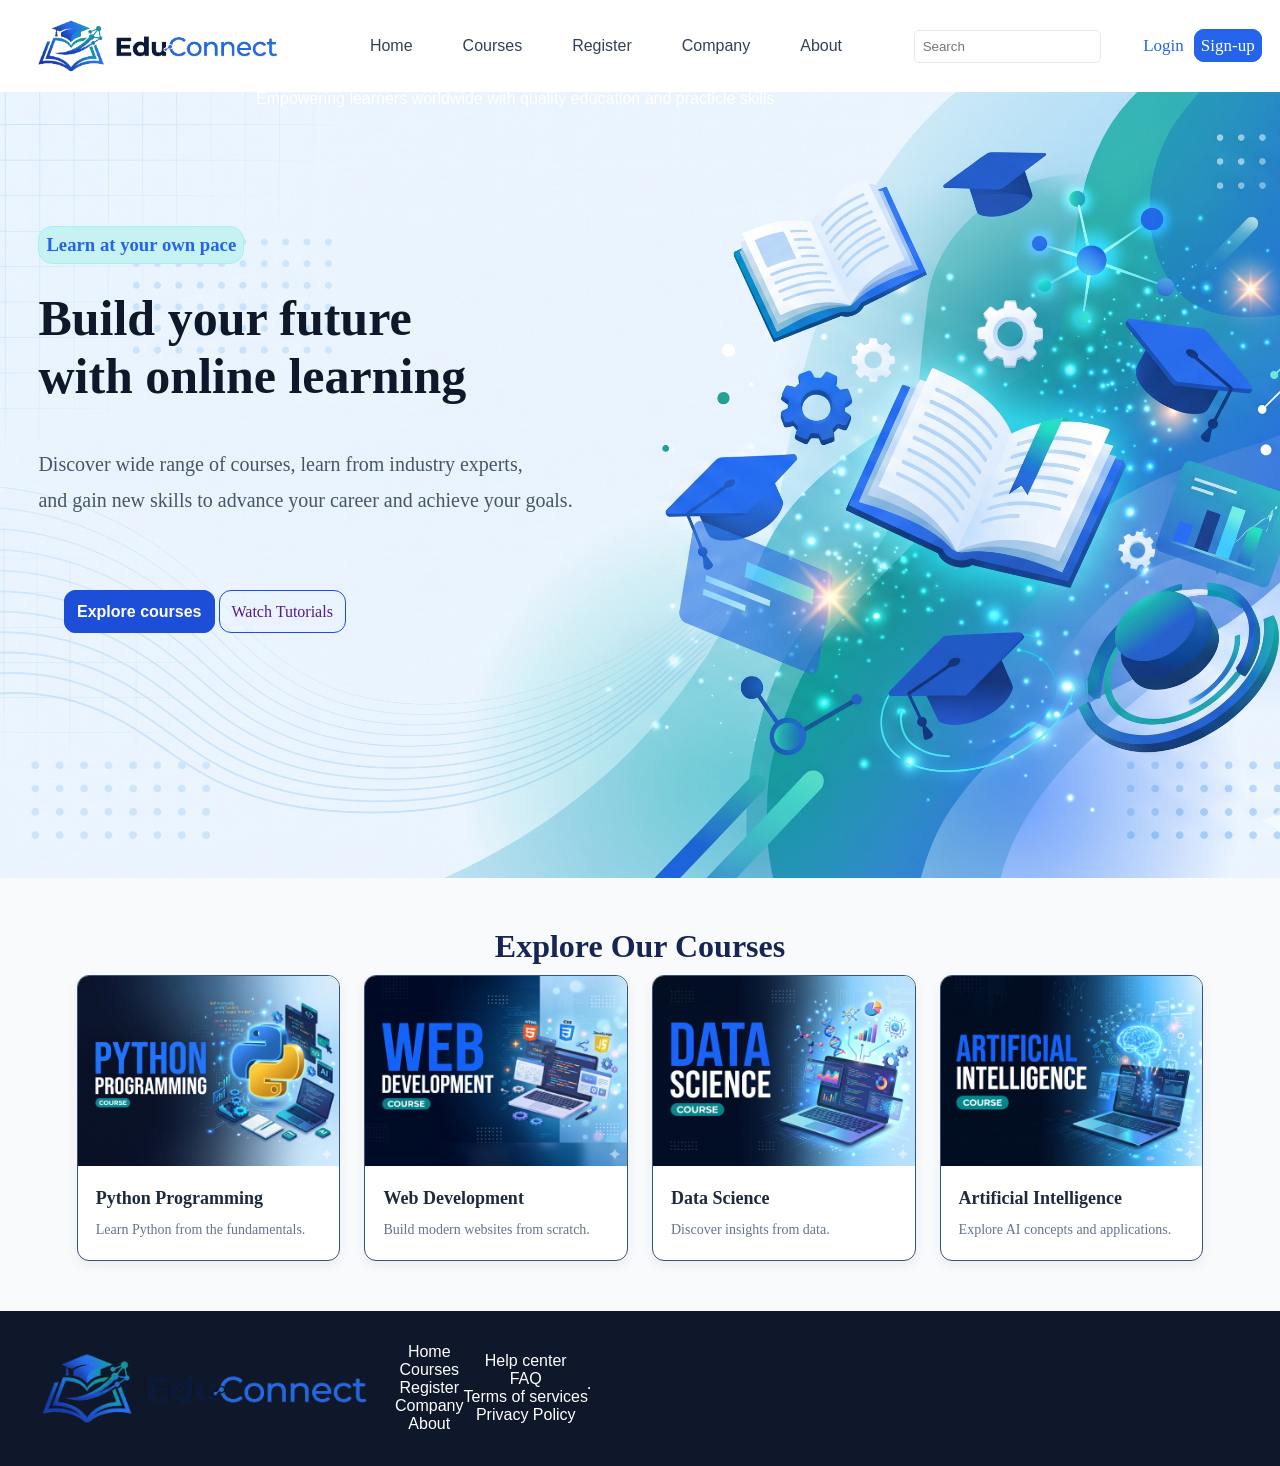
==== index.html @ 14660c89 "second task with homepage" ====
<!DOCTYPE html>
<html>
    <head>
        <title>EduConnect</title>
        <link rel="stylesheet" href="style.css">        
    </head>
    <body>
        <header>
            <nav class="navbar-main">
                <img src="images/logo.png" alt="EduConnect logo">
                <div class="main-nav">
                    <a href="index.html">Home</a>
                    <a href="">Courses</a>
                    <a href="register.html" target="_blank">Register</a>
                    <a href="">Company</a>
                    <a href="">About</a>
                </div>
                <div class="search-nav">
                    <input type="search" placeholder="Search">
                </div>
                <div class="auth-nav">
                    <a href="" class="login">Login</a>
                    <a href="" class="signup">Sign-up</a>
                </div>
            </nav>
        </header>
        <div class="hero-section">
            <div class="hero-text">
                <h3>Learn at your own pace</h3>
                <h1>Build your future <br> with online learning</h1>
                
                <p>Discover wide range of courses, learn from industry experts,<br> and gain new skills to advance your career and achieve your goals.</p>
            </div>
            <div class="hero-btn">
                <a href="" class="exp-course">Explore courses</a>
                <a href="">Watch Tutorials</a>
            </div>
        </div>
        
        <section class="courses-section">
            <h2>Explore Our Courses</h2>

            <div class="responsive">

                <section class="courses-card">
                    <a href="#">
                        <img src="images/python.png" alt="Python programming course">
                    </a>
                    <div class="descr">
                        <h3>Python Programming</h3>
                        <p>Learn Python from the fundamentals.</p>
                    </div>
                </section>

                <section class="courses-card">
                    <a href="#">
                        <img src="images/web_development.png" alt="Web development course">
                    </a>
                    <div class="descr">
                        <h3>Web Development</h3>
                        <p>Build modern websites from scratch.</p>
                    </div>
                </section>

                <section class="courses-card">
                    <a href="#">
                        <img src="images/data-science.png" alt="Data science course">
                    </a>
                    <div class="descr">
                        <h3>Data Science</h3>
                        <p>Discover insights from data.</p>
                    </div>
                </section>

                <section class="courses-card">
                    <a href="#">
                        <img src="images/ai.png" alt="Artificial intelligence course">
                    </a>
                    <div class="descr">
                        <h3>Artificial Intelligence</h3>
                        <p>Explore AI concepts and applications.</p>
                    </div>
                 </section>
            </div>
        </section>    
        <footer>
            <img src="images/logo.png">
            <p>Empowering learners worldwide with quality education and practicle skills</p>
            <div class="quick-links">
                <a>Home</a>
                <a>Courses</a>
                <a>Register</a>
                <a>Company</a>
                <a>About</a>
            </div>
            <div class="support-link">
                <a>Help center</a>
                <a>FAQ</a>
                <a>Terms of services</a>
                <a>Privacy Policy</a>
            </div>
            <hr>
            <div class="copyright">
            <title>EduConnect &copy; 2026</title>
            </div>
        </footer>    
    </body>
</html>
---- style.css ----
*{
    margin: 0;
    padding: 0;
    box-sizing: border-box;
}
body,html{
    width: 100%;
    min-width: 0;
    height: 100%;
    margin: 0;
    
}
nav{
    margin: 0;
    width: 100%;
    min-width: 0;
    min-height: 0;
    background-color: #FFFFFF;
    display: flex;
    
    justify-content: space-around;
    align-items: center;
    flex-wrap: wrap;
}
nav img{
    width: 100%;
    display: flex;
    object-fit: contain;
    height: auto;
    
    max-width: 280px;
    min-width: 0;
}
.main-nav{
    display: flex;
    flex-wrap: wrap;
    justify-content: center;
    align-items: center;
    gap: 50px;
    padding: 35px;
    
}

.main-nav a{
    max-width: 100%;
    min-width: 0;
    text-decoration: none;
    font-family:Arial, Helvetica, sans-serif;
    font-size: 16px;
    color: #334155;
        
}

header{
    min-width: 0;
    max-width: 100%;
    margin-bottom: 0;
    display: flex;
    position: sticky;
    overflow: hidden;
    top: 0;
    z-index: 1000;
    flex-wrap: wrap;
    align-items: center;
}

.search-nav input{
    min-width: 30%;
    max-width: 100%;
    gap: 20px;
    border-radius: 5px;
    border: 1px solid #E2E8F0;    
    padding: 8px;

}
.auth-nav a{
    display: inline;
    width: 100%;
    min-width: 0;
    flex-wrap: wrap;
    padding: 6px;
    justify-content: space-evenly;
    align-items: center;
    text-decoration: none;
    border-radius: 10px;
}
.login{
    color: #2563EB;
    font-size: 17px;
}
.signup {
    border: 1px solid #2563EB;
    background-color: #2563EB;
    color: #FFFFFF;
    font-size: 17px;
}
.signup:hover{
    background-color: #1D4ED8;
}
.hero-section{
  background-image: url("images/hero_image.png");
  height: 87.3%;
  background-position:top;
  background-repeat: no-repeat;
  background-color: black;
  background-size:cover;
  position:relative;
}

.hero-text h1{
  text-align: left;
  position: absolute;
  top: 25%;
  left: 3%;
  color: #0F172A;
  font-size: 50px;
}

.hero-text p{
  text-align: left;
  position: absolute;
  top: 45%;
  left: 3%;
  line-height: 4vh;
  color: #475569;
  font-size: 20px;
}

.hero-text h3{
  color: #2563EB;
  text-align: left;
  position: absolute;
  top: 17%;
  left: 3%;
  border: 1px solid rgb(162, 241, 243);
  border-radius: 14px;
  padding: 7px;
  background-color: rgb(199, 242, 243);
}

.hero-btn{
    position: absolute;
    top: 65%;
    left: 5%;
    
}

.hero-btn a{
    text-decoration: none;
    padding: 12px;
    border: 1px solid #1D4ED8;
    border-radius: 12px;
}

.exp-course{
    background-color: #1D4ED8;
    color: white;
    font-weight: bold;
    font-family:Arial, Helvetica, sans-serif;
}

.exp-course:hover{
    background-color: #2563EB;
}

.courses-section {
    padding: 50px 6%;
    background-color: #f8fafc;
    text-align: center;
}

.courses-section h2 {
    font-size: 32px;
    color: #172554;
    margin-bottom: 10px;
}

.section-description {
    color: #64748b;
    font-size: 16px;
    margin-bottom: 35px;
}


.responsive {
    display: grid;
    grid-template-columns: repeat(4, minmax(0, 1fr));
    flex-wrap: wrap;
    gap: 24px;
    max-width: 1200px;
    margin: 0 auto;
}

.courses-card {
    background-color: #ffffff;
    border-radius: 12px;
    overflow: hidden;
    border: 1px solid #385376;
    box-shadow: 0 4px 12px rgba(15, 23, 42, 0.06);
}

.courses-card img {
    display: inline-block;
    width: 100%;
    height: 190px;
    object-fit:fill;

}

.descr {
    padding: 18px;
    text-align: left;
}

.descr h3 {
    color: #1e293b;
    font-size: 18px;
    margin: 0 0 10px;
}

.descr p {
    color: #64748b;
    font-size: 14px;
    line-height: 1.6;
    margin: 0;
}

footer{
    background-color: #0F172A;
    color: white;
    display: flex;
    flex-direction: row;
    flex-wrap: wrap;
    justify-content: left;
    align-items: center;
    font-family: Arial, Helvetica, sans-serif;
    font-size: 16px;
    padding: 15px;
    text-align: center;
}
footer div{
    display: grid;
}
footer img{
    display: flex;
    min-width: 0;
    max-width: 380px;
    justify-content: left;
    
}
footer p{
    display: grid;
    position: absolute;
    top: 10%;
    left: 20%;
    float: left;
}
footer .quick-links{
    display: grid;
    position: relative;
    justify-content: center;
    align-items: center;

}
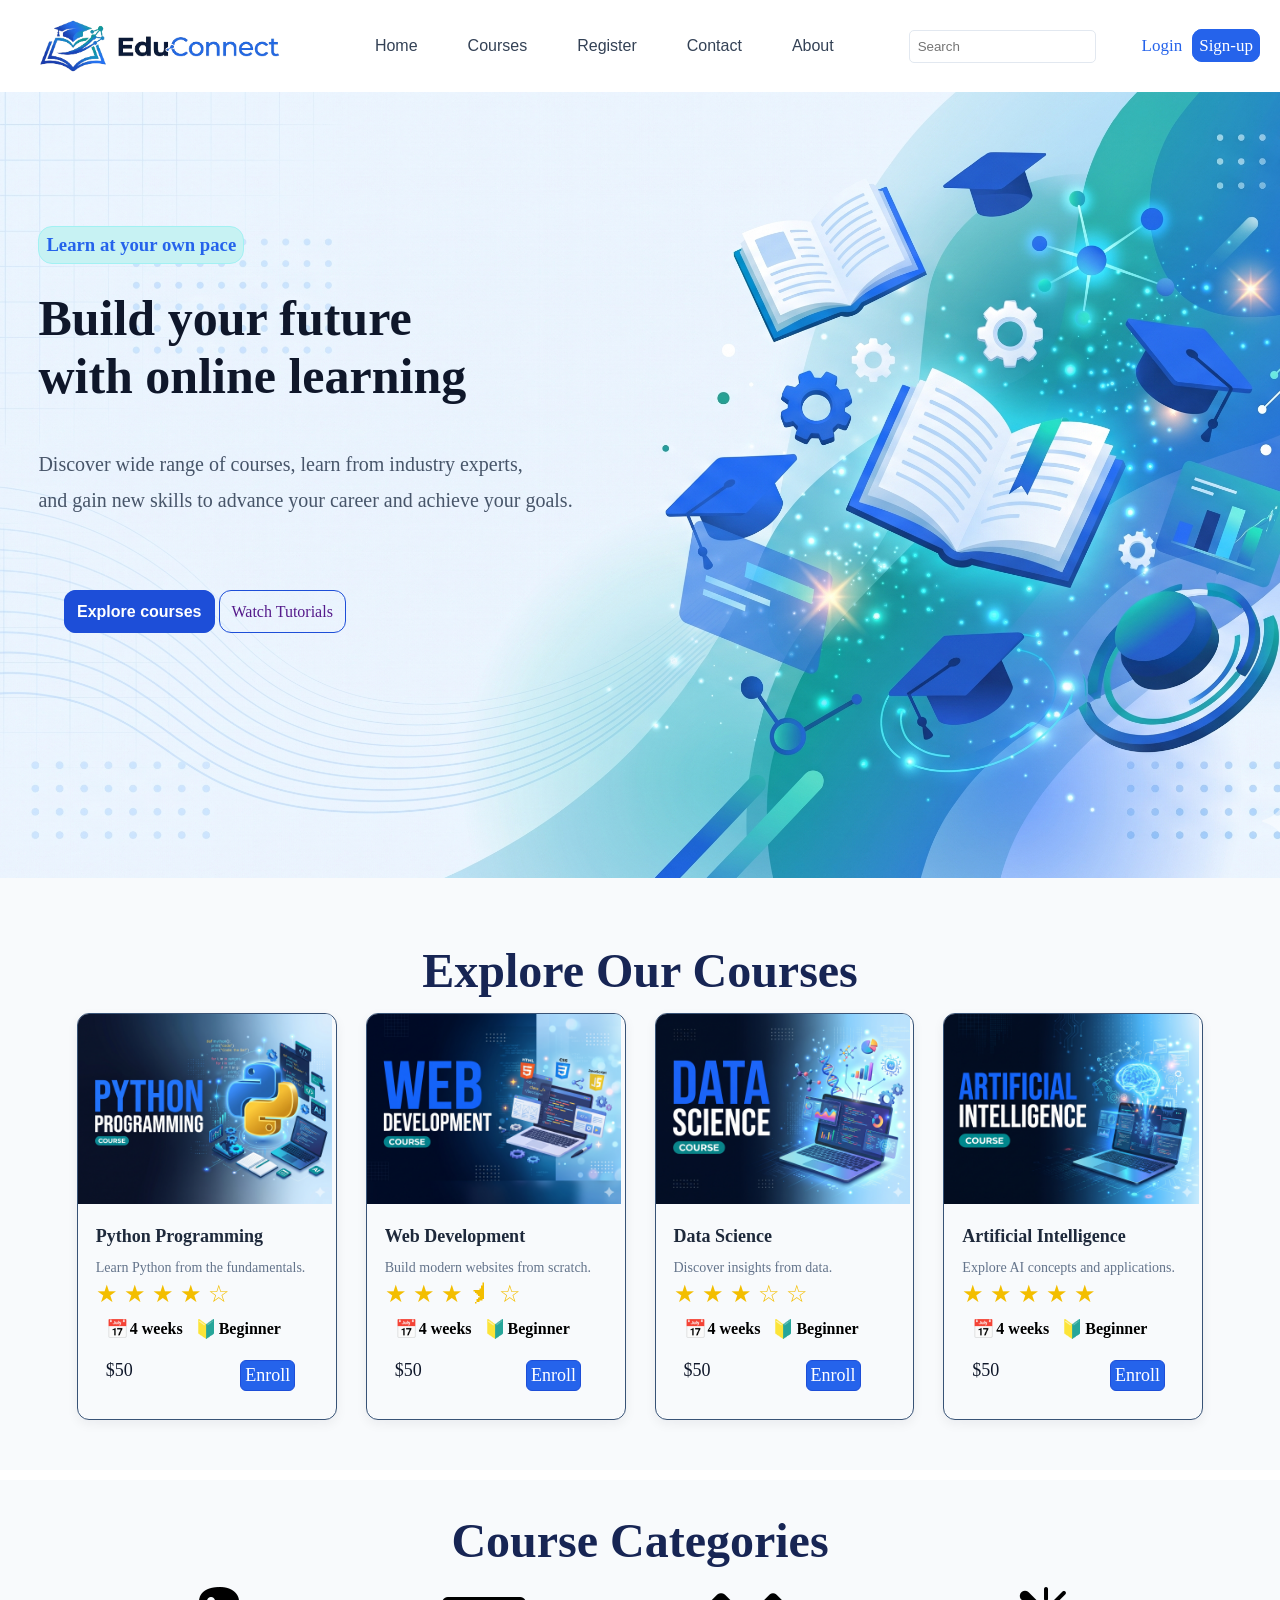
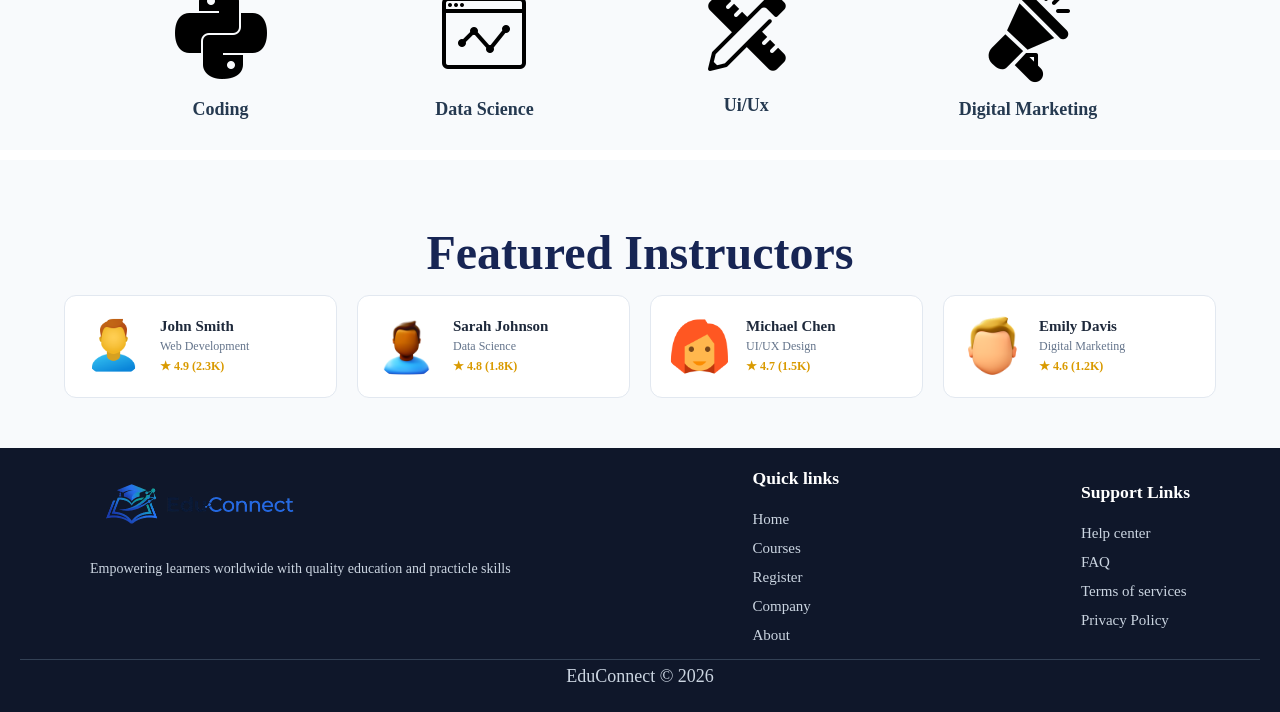
==== commit a5c6933e: "Added new pages" ====
--- a/index.html
+++ b/index.html
@@ -2,7 +2,8 @@
 <html>
     <head>
         <title>EduConnect</title>
-        <link rel="stylesheet" href="style.css">        
+        <link rel="stylesheet" href="style.css"> 
+        <link rel="stylesheet" href="css/navbar.css">       
     </head>
     <body>
         <header>
@@ -11,8 +12,8 @@
                 <div class="main-nav">
                     <a href="index.html">Home</a>
                     <a href="">Courses</a>
-                    <a href="register.html" target="_blank">Register</a>
-                    <a href="">Company</a>
+                    <a href="register.html">Register</a>
+                    <a href="">Contact</a>
                     <a href="">About</a>
                 </div>
                 <div class="search-nav">
@@ -38,17 +39,41 @@
         </div>
         
         <section class="courses-section">
+            <div class="section-title">
             <h2>Explore Our Courses</h2>
+            </div>
 
             <div class="responsive">
 
                 <section class="courses-card">
-                    <a href="#">
+                    <a href="course_details_page.html">
                         <img src="images/python.png" alt="Python programming course">
                     </a>
                     <div class="descr">
                         <h3>Python Programming</h3>
                         <p>Learn Python from the fundamentals.</p>
+                        
+                        <div class="star-rating">
+                            <span class="star filled">★</span>
+                            <span class="star filled">★</span>
+                            <span class="star filled">★</span>
+                            <span class="star filled">★</span>
+                            <span class="star empty">☆</span>
+                        </div>
+                        <div class="time-mode">
+                            <div class="time">
+                            <label>&#128197;</label>
+                            <h4>4 weeks</h4>
+                            </div>
+                            <div class="mode">
+                            <label>&#128304;</label>
+                            <h4>Beginner</h4>
+                            </div>
+                        </div> 
+                        <div class="price-btn">
+                        <label class="price">$50</label>
+                        <a href="course_details_page.html">Enroll</a>
+                        </div>
                     </div>
                 </section>
 
@@ -59,6 +84,28 @@
                     <div class="descr">
                         <h3>Web Development</h3>
                         <p>Build modern websites from scratch.</p>
+                        
+                        <div class="star-rating">
+                            <span class="star filled">★</span>
+                            <span class="star filled">★</span>
+                            <span class="star filled">★</span>
+                            <span class="star filled">&#11240</span>
+                            <span class="star empty">☆</span>
+                        </div>
+                        <div class="time-mode">
+                            <div class="time">
+                            <label>&#128197;</label>
+                            <h4>4 weeks</h4>
+                            </div>
+                            <div class="mode">
+                            <label>&#128304;</label>
+                            <h4>Beginner</h4>
+                            </div>
+                        </div> 
+                        <div class="price-btn">
+                        <label class="price">$50</label>
+                        <a href="">Enroll</a>
+                        </div>
                     </div>
                 </section>
 
@@ -69,6 +116,28 @@
                     <div class="descr">
                         <h3>Data Science</h3>
                         <p>Discover insights from data.</p>
+                        
+                        <div class="star-rating">
+                            <span class="star filled">★</span>
+                            <span class="star filled">★</span>
+                            <span class="star filled">★</span>
+                            <span class="star filled">☆</span>
+                            <span class="star empty">☆</span>
+                        </div>
+                        <div class="time-mode">
+                            <div class="time">
+                            <label>&#128197;</label>
+                            <h4>4 weeks</h4>
+                            </div>
+                            <div class="mode">
+                            <label>&#128304;</label>
+                            <h4>Beginner</h4>
+                            </div>
+                        </div> 
+                        <div class="price-btn">
+                        <label class="price">$50</label>
+                        <a href="">Enroll</a>
+                        </div>
                     </div>
                 </section>
 
@@ -79,30 +148,136 @@
                     <div class="descr">
                         <h3>Artificial Intelligence</h3>
                         <p>Explore AI concepts and applications.</p>
-                    </div>
+                        
+                        <div class="star-rating">
+                            <span class="star filled">★</span>
+                            <span class="star filled">★</span>
+                            <span class="star filled">★</span>
+                            <span class="star filled">★</span>
+                            <span class="star empty">★</span>
+                        </div>
+                        <div class="time-mode">
+                            <div class="time">
+                            <label>&#128197;</label>
+                            <h4>4 weeks</h4>
+                            </div>
+                            <div class="mode">
+                            <label>&#128304;</label>
+                            <h4>Beginner</h4>
+                            </div>
+                        </div> 
+                        <div class="price-btn">
+                        <label class="price">$50</label>
+                        <a href="">Enroll</a>
+                        </div>
+                    </div>
+
                  </section>
             </div>
-        </section>    
+        </section>
+        
+        <section class="main-categories">
+                <div class="section-title">
+                    <h2>Course Categories</h2>
+                </div>
+                <section class="categories">
+                    <div class="avatar">
+                        <img src="images/python_logo.png" class="av-img">
+                        <h4>Coding</h4>
+                    </div>
+                    <div class="avatar">
+                        <img src="images/data_science_logo.png" class="av-img">
+                        <h4>Data Science</h4>
+                    </div>
+                    <div class="avatar">
+                        <img src="images/design_logo.png" class="av-img">
+                        <h4>Ui/Ux</h4>
+                    </div>
+                    <div class="avatar">
+                        <img src="images/digital_m_logo.png" class="av-img">
+                        <h4>Digital Marketing</h4>
+                    </div>
+                </section>
+        </section>
+
+        <section class="instructors-section">
+
+            <div class="section-title">
+                    <h2>Featured Instructors</h2>
+            </div>
+
+            <div class="our-instructors">
+
+                <article class="ins-card">
+                    <a href="instructor_page.html">
+                    <img src="images/av_1.png" alt="John Smith">
+                    </a>
+                    <div class="ins-details">
+                        <h3>John Smith</h3>
+                        <p>Web Development</p>
+                        <p class="instructor-rating">★ 4.9 (2.3K)</p>
+                        
+                    </div>
+                
+                </article>
+
+                <article class="ins-card">
+                    <img src="images/av_2.png" alt="Sarah Johnson">
+                    <div class="ins-details">
+                        <h3>Sarah Johnson</h3>
+                        <p>Data Science</p>
+                        <p class="instructor-rating">★ 4.8 (1.8K)</p>
+                    </div>
+                </article>
+
+                <article class="ins-card">
+                    <img src="images/av_3.png" alt="Michael Chen">
+                    <div class="ins-details">
+                        <h3>Michael Chen</h3>
+                        <p>UI/UX Design</p>
+                        <p class="instructor-rating">★ 4.7 (1.5K)</p>
+                    </div>
+                </article>
+
+                <article class="ins-card">
+                    <img src="images/av_4.png" alt="Emily Davis">
+                    <div class="ins-details">
+                        <h3>Emily Davis</h3>
+                        <p>Digital Marketing</p>
+                        <p class="instructor-rating">★ 4.6 (1.2K)</p>
+                    </div>
+                </article>
+
+            </div>
+        </section>
+
         <footer>
-            <img src="images/logo.png">
-            <p>Empowering learners worldwide with quality education and practicle skills</p>
-            <div class="quick-links">
-                <a>Home</a>
-                <a>Courses</a>
-                <a>Register</a>
-                <a>Company</a>
-                <a>About</a>
-            </div>
-            <div class="support-link">
-                <a>Help center</a>
-                <a>FAQ</a>
-                <a>Terms of services</a>
-                <a>Privacy Policy</a>
-            </div>
-            <hr>
-            <div class="copyright">
-            <title>EduConnect &copy; 2026</title>
-            </div>
+            <div class="footer-part">
+                <div class="logo-footer">
+                    <img src="images/logo.png">
+                    <p>Empowering learners worldwide with quality education and practicle skills</p>
+                </div>
+                <div class="quick-links">
+                    <h3>Quick links</h3>
+                    <a>Home</a>
+                    <a>Courses</a>
+                    <a>Register</a>
+                    <a>Company</a>
+                    <a>About</a>
+                </div>
+                <div class="support-link">
+                   <h3>Support Links</h3> 
+                    <a>Help center</a>
+                    <a>FAQ</a>
+                    <a>Terms of services</a>
+                    <a>Privacy Policy</a>
+                </div>
+            </div>
+                <hr>
+                <div class="copyright">
+                    <p>EduConnect &copy; 2026</p>
+                </div>
+            
         </footer>    
     </body>
 </html>
--- a/style.css
+++ b/style.css
@@ -10,93 +10,7 @@
     margin: 0;
     
 }
-nav{
-    margin: 0;
-    width: 100%;
-    min-width: 0;
-    min-height: 0;
-    background-color: #FFFFFF;
-    display: flex;
-    
-    justify-content: space-around;
-    align-items: center;
-    flex-wrap: wrap;
-}
-nav img{
-    width: 100%;
-    display: flex;
-    object-fit: contain;
-    height: auto;
-    
-    max-width: 280px;
-    min-width: 0;
-}
-.main-nav{
-    display: flex;
-    flex-wrap: wrap;
-    justify-content: center;
-    align-items: center;
-    gap: 50px;
-    padding: 35px;
-    
-}
-
-.main-nav a{
-    max-width: 100%;
-    min-width: 0;
-    text-decoration: none;
-    font-family:Arial, Helvetica, sans-serif;
-    font-size: 16px;
-    color: #334155;
-        
-}
-
-header{
-    min-width: 0;
-    max-width: 100%;
-    margin-bottom: 0;
-    display: flex;
-    position: sticky;
-    overflow: hidden;
-    top: 0;
-    z-index: 1000;
-    flex-wrap: wrap;
-    align-items: center;
-}
-
-.search-nav input{
-    min-width: 30%;
-    max-width: 100%;
-    gap: 20px;
-    border-radius: 5px;
-    border: 1px solid #E2E8F0;    
-    padding: 8px;
-
-}
-.auth-nav a{
-    display: inline;
-    width: 100%;
-    min-width: 0;
-    flex-wrap: wrap;
-    padding: 6px;
-    justify-content: space-evenly;
-    align-items: center;
-    text-decoration: none;
-    border-radius: 10px;
-}
-.login{
-    color: #2563EB;
-    font-size: 17px;
-}
-.signup {
-    border: 1px solid #2563EB;
-    background-color: #2563EB;
-    color: #FFFFFF;
-    font-size: 17px;
-}
-.signup:hover{
-    background-color: #1D4ED8;
-}
+
 .hero-section{
   background-image: url("images/hero_image.png");
   height: 87.3%;
@@ -169,10 +83,11 @@
     text-align: center;
 }
 
-.courses-section h2 {
+.section-title {
     font-size: 32px;
     color: #172554;
-    margin-bottom: 10px;
+    margin: 15px auto;
+    text-align: center;
 }
 
 .section-description {
@@ -186,13 +101,15 @@
     display: grid;
     grid-template-columns: repeat(4, minmax(0, 1fr));
     flex-wrap: wrap;
-    gap: 24px;
+    gap: 29px;
     max-width: 1200px;
     margin: 0 auto;
 }
 
 .courses-card {
-    background-color: #ffffff;
+    background-color: #F8FAFC;
+    display: flex;
+    flex-wrap: wrap;
     border-radius: 12px;
     overflow: hidden;
     border: 1px solid #385376;
@@ -206,7 +123,6 @@
     object-fit:fill;
 
 }
-
 .descr {
     padding: 18px;
     text-align: left;
@@ -225,44 +141,243 @@
     margin: 0;
 }
 
-footer{
-    background-color: #0F172A;
+.descr label{
+    font-size: 18px;
+    gap: 20px;
+}
+
+.descr .star-rating{
+    font-size: 24px;
+    color: #f3be00;
+}
+
+.time-mode{
+    display: flex;
+    align-items: flex-start;
+    flex-wrap: wrap;
+    padding: 10px;
+    
+}
+
+.time-mode .time{
+    display: flex;
+    flex-wrap: wrap;
+    margin-right: 10px;
+    justify-content: left;
+}
+
+.time-mode .mode{
+    display: flex;
+    flex-wrap: wrap;
+    justify-content: left;
+}
+
+.time-mode h4{
+    padding: 2px;
+}
+
+.price{
+    font-size: 20px;
+    color: #0F172A;
+}
+
+
+.price-btn{
+    display: flex;
+    flex-wrap: wrap;
+    margin: 10px;
+    justify-content: space-between;
+
+}
+.price-btn a{
+    text-decoration: none;
+    border: 1px solid #1D4ED8;
+    background-color: #2563EB;
     color: white;
-    display: flex;
-    flex-direction: row;
-    flex-wrap: wrap;
-    justify-content: left;
+    font-size: 18px;
+    font-weight: 100;
+    padding: 4px;
+    border-radius: 6px;
+}
+.main-categories{
+    background-color: #F8FAFC;
+    padding: 18px;
+    margin: 10px auto;
+}
+.categories{
+    display: flex;
+    flex-wrap: wrap;
+    text-align: center;
+    justify-content: space-evenly;
+}
+
+.avatar h4{
+    padding: 12px;
+    font-size: 18px;
+    color: #253950;
+}
+
+.section-heading {
+    max-width: 1200px;
+    margin: 0 auto 30px;
+    display: flex;
+    justify-content: space-between;
+    align-items: flex-end;
+    flex-wrap: wrap;
+    gap: 15px;
+}
+
+.section-heading h2 {
+    color: #172554;
+    font-size: clamp(24px, 3vw, 32px);
+    margin-bottom: 5px;
+}
+
+.section-heading p {
+    color: #64748b;
+    font-size: 15px;
+}
+
+.view-all {
+    color: #2563eb;
+    text-decoration: none;
+    font-weight: 600;
+    white-space: nowrap;
+}
+
+.view-all:hover {
+    text-decoration: underline;
+}
+
+
+.instructors-section {
+    padding: 50px 5%;
+    background-color: #f8fafc;
+}
+
+.our-instructors {
+    width: 100%;
+    max-width: 1200px;
+    margin: 0 auto;
+
+    display: grid;
+    grid-template-columns: repeat(4, minmax(0, 1fr));
+    gap: 20px;
+}
+
+.ins-card {
+    min-width: 0;
+    display: flex;
     align-items: center;
-    font-family: Arial, Helvetica, sans-serif;
-    font-size: 16px;
-    padding: 15px;
+    gap: 14px;
+    padding: 16px;
+
+    background-color: #ffffff;
+    border: 1px solid #e2e8f0;
+    border-radius: 12px;
+}
+
+.ins-card img {
+    flex-shrink: 0;
+    width: 65px;
+    height: 65px;
+    border-radius: 50%;
+    object-fit: cover;
+}
+
+.ins-details {
+    min-width: 0;
+}
+
+.ins-details h3 {
+    margin-bottom: 4px;
+    color: #1e293b;
+    font-size: 15px;
+}
+
+.ins-details p {
+    color: #64748b;
+    font-size: 12px;
+}
+
+.ins-details .instructor-rating {
+    margin-top: 5px;
+    color: #d99a00;
+    font-weight: 600;
+}
+
+footer {
+    gap: 32px;
+    padding: 20px 20px 20px;
+    background-color: #0f172a;
+    color: #ffffff;
+    font-size: 15px;
+}
+
+.footer-part{
+    max-width: 1100px;
+    margin: 0 auto;
+    display: flex;
+    flex-wrap: wrap;
+    justify-content: space-between;
+    gap: 40px;
+}
+
+footer img {
+    display: block;
+    width: 100%;
+    max-width: 220px;
+    height: auto;
+    margin-bottom: 16px;
+}
+
+footer p {
+    display: block;
+    color: #cbd5e1;
+    line-height: 1.8;
+    font-size: 14px;
+}
+
+footer .quick-links,
+footer .support-link {
+    display:flex;
+    flex-wrap: wrap;
+    flex-direction: column;
+    justify-content: center;
+    align-items: flex-start;
+    gap: 12px;
+}
+
+footer a {
+    display: inline-block;
+    flex-direction: column;
+    color: #cbd5e1;
+    text-decoration: none;
+}
+
+footer h3{
+    font-size: 1.1rem;
+    font-weight: 600;
+    margin-bottom: 10px;
+    position: relative;
+}
+
+footer hr {
+    margin-top:15px;
+    width: 100%;
+    border: 0;
+    border-top: 1px solid #334155;
+}
+
+footer .copyright {
     text-align: center;
 }
-footer div{
-    display: grid;
-}
-footer img{
-    display: flex;
-    min-width: 0;
-    max-width: 380px;
-    justify-content: left;
-    
-}
-footer p{
-    display: grid;
-    position: absolute;
-    top: 10%;
-    left: 20%;
-    float: left;
-}
-footer .quick-links{
-    display: grid;
-    position: relative;
-    justify-content: center;
-    align-items: center;
-
-}
-
-
-
-
+
+footer .copyright p {
+    font-size: 18px;
+}
+
+
+
+
+
--- a/css/navbar.css
+++ b/css/navbar.css
@@ -0,0 +1,84 @@
+nav{
+    margin: 0;
+    width: 100%;
+    min-width: 0;
+    min-height: 0;
+    background-color: #FFFFFF;
+    display: flex; 
+    justify-content: space-around;
+    align-items: center;
+    flex-wrap: wrap;
+}
+nav img{
+    width: 100%;
+    display: flex;
+    object-fit: contain;
+    height: auto;
+    max-width: 280px;
+    min-width: 0;
+}
+.main-nav{
+    display: flex;
+    flex-wrap: wrap;
+    justify-content: center;
+    align-items: center;
+    gap: 50px;
+    padding: 35px;
+}
+
+.main-nav a{
+    max-width: 100%;
+    min-width: 0;
+    text-decoration: none;
+    font-family:Arial, Helvetica, sans-serif;
+    font-size: 16px;
+    color: #334155;
+        
+}
+
+header{
+    min-width: 0;
+    max-width: 100%;
+    margin-bottom: 0;
+    display: flex;
+    position: sticky;
+    overflow: hidden;
+    top: 0;
+    z-index: 1000;
+    flex-wrap: wrap;
+    align-items: center;
+}
+
+.search-nav input{
+    min-width: 30%;
+    max-width: 100%;
+    gap: 20px;
+    border-radius: 5px;
+    border: 1px solid #E2E8F0;    
+    padding: 8px;
+
+}
+.auth-nav a{
+    display: inline;
+    width: 100%;
+    min-width: 0;
+    flex-wrap: wrap;
+    padding: 6px;
+    justify-content: space-evenly;
+    align-items: center;
+    text-decoration: none;
+    border-radius: 10px;
+}
+.login{
+    color: #2563EB;
+    font-size: 17px;
+}
+.signup {
+    border: 1px solid #2563EB;
+    background-color: #2563EB;
+    color: #FFFFFF;
+    font-size: 17px;
+}
+.signup:hover{
+    background-color: #1D4ED8;
+}
